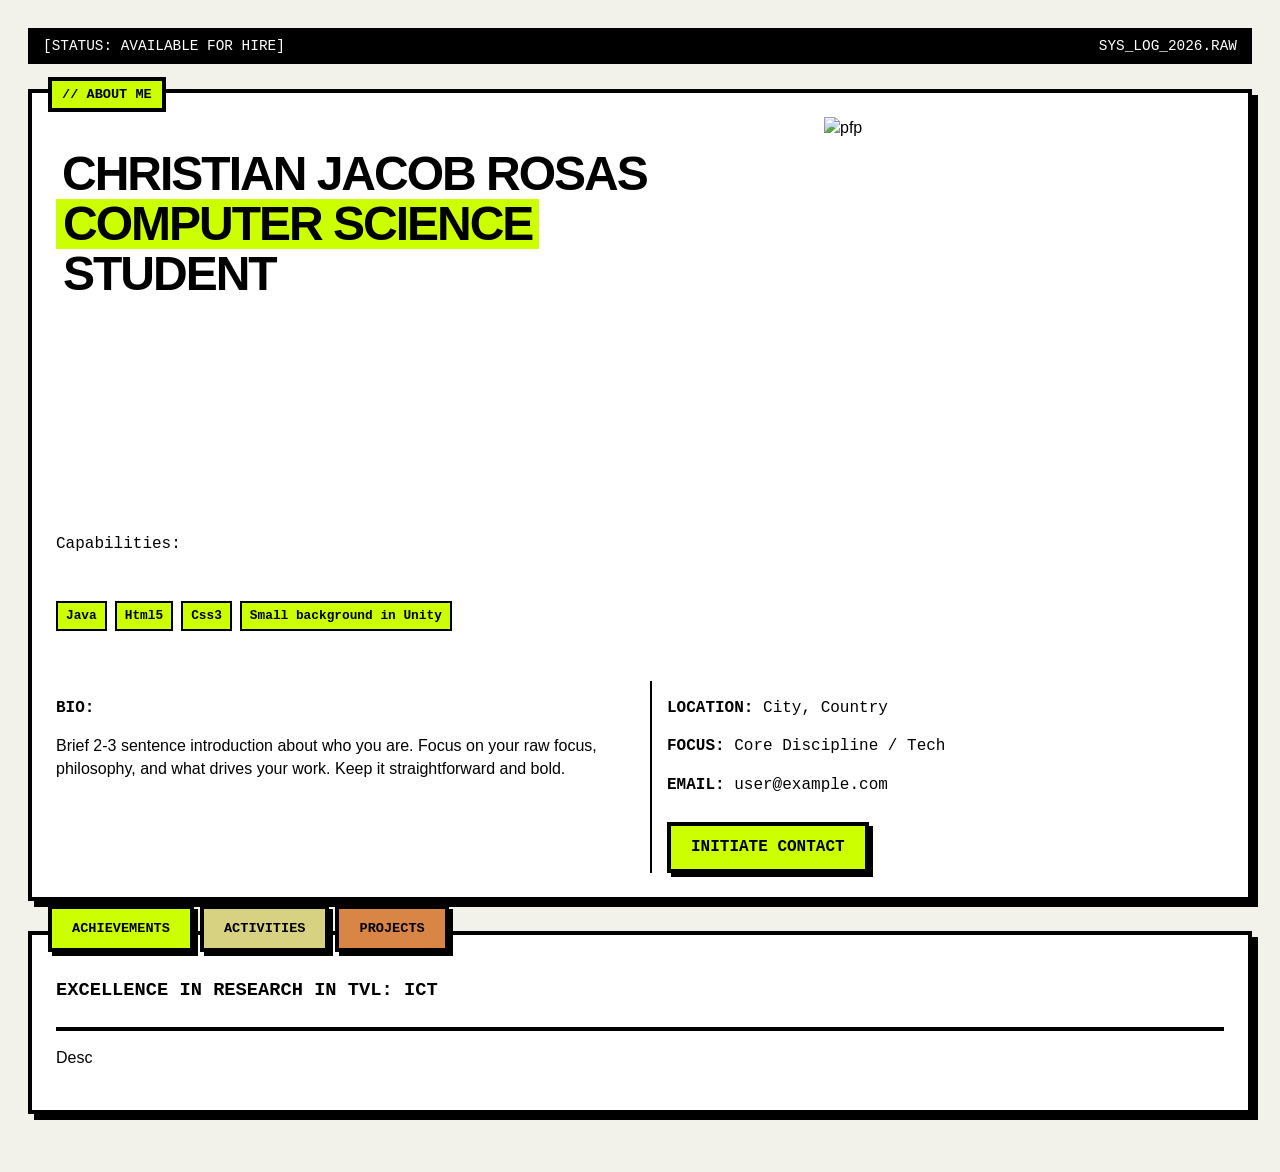
==== Activities/Portfolio/index.html @ 2b04a78c "Added initial portfolio website structure with CSS, JavaScript, and HTML files" ====
<!doctype html>
<html lang="en">
  <head>
    <meta charset="UTF-8" />
    <meta name="viewport" content="width=device-width, initial-scale=1.0" />
    <link rel="stylesheet" type="text/css" href="design.css" />
    <script src="functions.js" defer></script>
    <title>Portfolio</title>
  </head>
  <body>
    <div class="container">
      <div class="StatusBar">
        <span>[STATUS: AVAILABLE FOR HIRE]</span>
        <span>SYS_LOG_2026.RAW</span>
      </div>

      <header class="thebox">
        <span class="b-tag"> // ABOUT ME</span>
        <div class="grid-2" style="grid-template-columns: 2fr 1fr">
          <div>
            <h1>
              <span class="hero-text">CHRISTIAN JACOB ROSAS</span><br />
              <span
                class="hero-text hero-accent"
                style="background: var(--accent); padding: 0 5px"
                >computer science</span
              ><br />
              <span class="hero-text" style="padding: 0 5px">STUDENT</span>
            </h1>
          </div>

          <div>
            <img
              src="https://i.pinimg.com/736x/6b/c6/a6/6bc6a683f2ec0cca59f7aee131990f90.jpg"
              alt="pfp"
              height="400"
              width="400"
            />
          </div>
        </div>

        <p class="mono-text">Capabilities:</p>
        <div class="badge-list">
          <h6 class="badge">Java</h6>
          <h6 class="badge">Html5</h6>
          <h6 class="badge">Css3</h6>
          <h6 class="badge">Small background in Unity</h6>
        </div>

        <div style="margin-top: 20px" class="grid-2">
          <div>
            <p class="mono-text"><strong>BIO:</strong></p>
            <p>
              Brief 2-3 sentence introduction about who you are. Focus on your
              raw focus, philosophy, and what drives your work. Keep it
              straightforward and bold.
            </p>
          </div>
          <div
            class="mono-text"
            style="border-left: 2px solid var(--main); padding-left: 15px"
          >
            <p><strong>LOCATION:</strong> City, Country</p>
            <p><strong>FOCUS:</strong> Core Discipline / Tech</p>
            <p><strong>EMAIL:</strong> user@example.com</p>
            <a href="mailto:user@example.com" class="b-button"
              >INITIATE CONTACT</a
            >
          </div>
        </div>
      </header>
      <div class="content">
        <section class="theboxbody">
          <div class="bodyNav">
            <a class="b-button" data-target="Achievements" style="background-color: #ccff00;">Achievements</a>
            <a class="b-button" data-target="Activities" style="background-color:#d6d281;">Activities</a>
            <a class="b-button" data-target="Projects" style="background-color: #d98545;">Projects</a>
          </div>

          <!--for Achievement-->
          <div class="Panel active" id="Achievements">
            <div class="shelf">
              <div>
                <div class="shelfTitle">
                  <h3>Excellence in Research in TVL: ICT</h3>
                </div>
                <div class="shelfDesc">
                  <p>Desc</p>
                </div>
              </div>
            </div>
          </div>

          <!--for Activities-->
          <div class="Panel" id="Activities">
            <div class="shelf">
              <div>
                <a href="#" class="b-button"> Activity 1 </a>
              </div>
              <div>
                <p class="mono-text border">Desc here longer</p>
              </div>
            </div>
          </div>

          <!--for Projects-->
          <div class="Panel" id="Projects">
            <div>
              <div class="badge-list">
                <h3 class="mono-text"><strong>Portfolio</strong></h3>
                <p class="badge">Status : Ongoing</p>
              </div>
              <div>
                <p class="shelfDesc border mono-text">
                  context context
                </p>
              </div>
            </div>

          </div>
        </section>
      </div>
    </div>
  </body>
</html>
---- Activities/Portfolio/design.css ----
/*References*/

:root {
  --bg: #f2f2eb;
  --main: #000000;
  --accent: #ccff00; /* Neon Lime/Yellow */
  --accent2: #d6d281;
  --accent3: #d98545;
  --focused: #c7c40c;
  --white: #ffffff;
  --font-mono: "Courier New", Courier, monospace;
  --font-sans: Arial, Helvetica, sans-serif;
  --border: 4px solid var(--main);
  --shadow: 6px 6px 0px var(--main);
}

body {
  background-color: var(--bg);
  color: var(--main);
  font-family: var(--font-sans);
  padding: 20px;
  line-height: 1.4;
}

.StatusBar {
  background: var(--main);
  color: var(--white);
  font-family: var(--font-mono);
  padding: 8px 15px;
  font-size: 0.9rem;
  margin-bottom: 25px;
  display: flex;
  justify-content: space-between;
  align-items: center;
}

.thebox {
  background: var(--white);
  border: var(--border);
  box-shadow: var(--shadow);
  padding: 24px;
  margin-bottom: 30px;
  position: relative;
}

.theboxbody {
  display: flex;
  background: var(--white);
  border: var(--border);
  box-shadow: var(--shadow);
  padding: 24px;
  margin-bottom: 30px;
  position: relative;
}

.bodyNav {
  display: flex;
  flex-wrap: nowrap;
  gap: 6px;
  position: absolute;
  top: -30px;
  left: 16px;
  right: 16px;
}

.b-tag {
  background: var(--accent);
  border: var(--border);
  display: inline-block;
  font-family: var(--font-mono);
  font-weight: bold;
  font-size: 0.85rem;
  padding: 4px 10px;
  text-transform: uppercase;
  position: absolute;
  top: -16px;
  left: 16px;
}

.b-button {
  display: inline-block;
  background: var(--accent);
  border: var(--border);
  box-shadow: 4px 4px 0px var(--main);
  color: var(--main);
  font-family: var(--font-mono);
  font-weight: bold;
  text-decoration: none;
  padding: 10px 20px;
  margin-top: 10px;
  text-transform: uppercase;
  transition: all 0.1s ease;
}

.b-button:hover {
  transform: translate(-2px, -2px);
  box-shadow: 6px 6px 0px var(--main);
}

.b-button:focus {
  background-color: var(--focused);
}

.hero-text {
  display: inline-block;
  padding: 0 4px; /* Horizontal padding only */
  margin: 0; /* Prevents line gap expansion */
  border: 2px solid transparent; /* Prevents layout shift on hover */
  transition:
    transform 0.15s ease,
    box-shadow 0.15s ease,
    background-color 0.15s ease,
    border-color 0.15s ease;
  cursor: pointer;
}

/* Retains default highlight for computer science */
.hero-accent {
  background-color: var(--accent);
}

.hero-text:hover {
  transform: translate(-3px, -3px);
  box-shadow: 3px 3px 0px var(--main); /* Neo-brutalist drop shadow[cite: 1] */
  background-color: var(--accent);
  color: var(--main);
  border-color: var(--main);
}

.bodyNav .b-button {
  padding: clamp(4px, 1.5vw, 10px) clamp(8px, 3vw, 20px);
  font-size: clamp(0.65rem, 2.5vw, 0.85rem);
  margin-top: 0;
}

.grid-2 {
  display: grid;
  grid-template-columns: repeat(auto-fit, minmax(280px, 1fr));
  gap: 20px;
}

.grid-2 img {
  max-width: 100%;
  height: auto;
  display: block;
}

.border {
  margin-bottom: 10px;
  border-bottom: var(--border);
  padding-bottom: 5px;
}

.Panel {
  width: 100%;
  display: none;
}

.Panel.active {
  display: block;
}

.shelf {
  display: flex;
  flex-direction: column;
  flex-wrap: wrap;
  justify-content: flex-start;
  align-items: stretch;
  align-content: stretch;
  gap: 8px;
}

.shelf #Projects {
  display: flex;
  flex-direction: column;
  flex-wrap: wrap;
  justify-content: flex-start;
  align-items: stretch;
  align-content: stretch;
  gap: 8px;
}

.shelfDesc {
  grid-row-start: 2;
}

.shelfTitle {
  font-family: var(--font-mono);
  text-transform: uppercase;
  margin-bottom: 10px;
  border-bottom: var(--border);
  padding-bottom: 5px;
  min-width: 0;
}

.shelfTitle .h3 {
  overflow-wrap: break-word;
}

.badge {
  background: var(--accent);
  border: 2px solid var(--main);
  font-family: var(--font-mono);
  font-size: 0.8rem;
  font-weight: bold;
  padding: 4px 8px;
}

.badge-list {
  display: flex;
  flex-wrap: wrap;
  gap: 8px;
  margin-top: 15px;
}

#Achievements {
  visibility: visible;
}

#Activities {
  visibility: visible;
}

/*Font stuff*/
h1 {
  font-size: clamp(1.8rem, 4.5vw, 3rem);
  font-weight: 900;
  text-transform: uppercase;
  letter-spacing: -2px;
  line-height: 0.95;
}

.hoverAnim:hover {
  transform: translate(-2px, -2px);
}

.mono-text {
  font-family: var(--font-mono);
}

.ripple {
  position: fixed;
  border-radius: 50%;
  border: 3px solid var(--ripple-color, var(--accent));
  pointer-events: none;
  transform: translate(-50%, -50%) scale(0);
  opacity: 1;
  animation: ripple-pop 0.9s ease-out forwards;
  z-index: 9999;
}

@keyframes ripple-pop {
  0%   { transform: translate(-50%, -50%) scale(0);  opacity: 1; }
  60%  { transform: translate(-50%, -50%) scale(18); opacity: 1; }
  100% { transform: translate(-50%, -50%) scale(22); opacity: 0; }
}
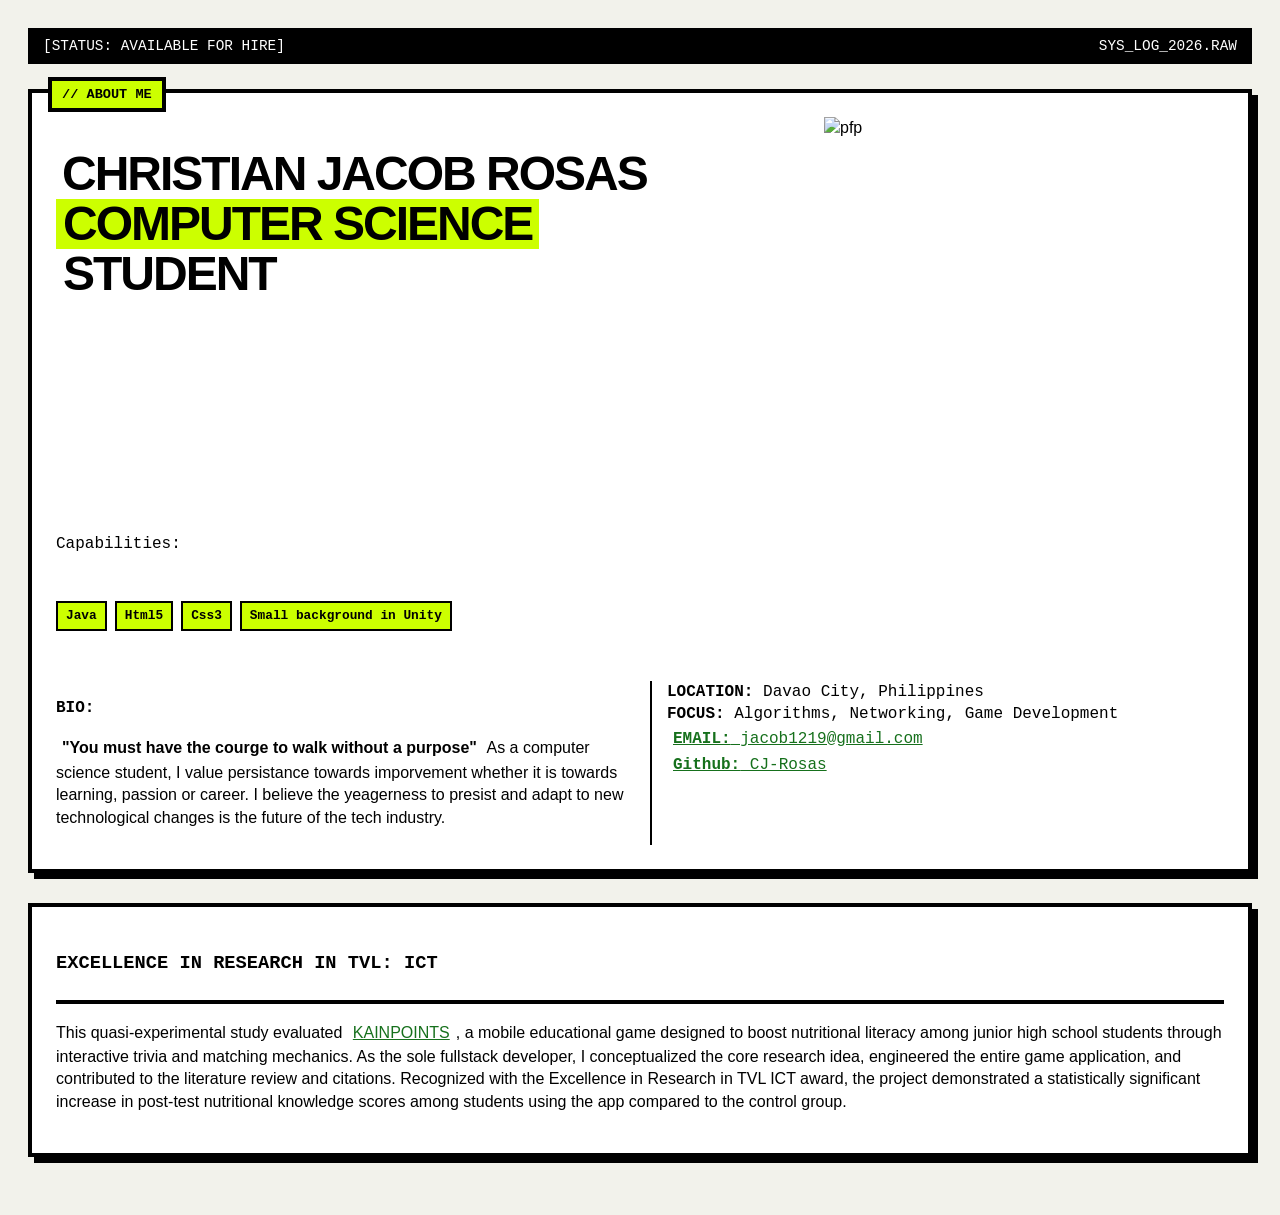
==== commit a523286d: "Added animations and update portfolio content, added several files to assets." ====
--- a/Activities/Portfolio/index.html
+++ b/Activities/Portfolio/index.html
@@ -14,9 +14,9 @@
         <span>SYS_LOG_2026.RAW</span>
       </div>
 
-      <header class="thebox">
+      <header class="thebox" id="start">
         <span class="b-tag"> // ABOUT ME</span>
-        <div class="grid-2" style="grid-template-columns: 2fr 1fr">
+        <div class="grid-2 intro-item" style="grid-template-columns: 2fr 1fr">
           <div>
             <h1>
               <span class="hero-text">CHRISTIAN JACOB ROSAS</span><br />
@@ -39,42 +39,75 @@
           </div>
         </div>
 
-        <p class="mono-text">Capabilities:</p>
-        <div class="badge-list">
-          <h6 class="badge">Java</h6>
-          <h6 class="badge">Html5</h6>
-          <h6 class="badge">Css3</h6>
-          <h6 class="badge">Small background in Unity</h6>
+        <div class="intro-item">
+          <p class="mono-text">Capabilities:</p>
+          <div class="badge-list intro-item">
+            <h6 class="badge">Java</h6>
+            <h6 class="badge">Html5</h6>
+            <h6 class="badge">Css3</h6>
+            <h6 class="badge">Small background in Unity</h6>
+          </div>
         </div>
 
         <div style="margin-top: 20px" class="grid-2">
-          <div>
+          <div class="intro-item">
             <p class="mono-text"><strong>BIO:</strong></p>
             <p>
-              Brief 2-3 sentence introduction about who you are. Focus on your
-              raw focus, philosophy, and what drives your work. Keep it
-              straightforward and bold.
+              <strong class="hero-text"
+                >"You must have the courge to walk without a purpose"</strong
+              >
+              As a computer science student, I value persistance towards
+              imporvement whether it is towards learning, passion or career. I
+              believe the yeagerness to presist and adapt to new technological
+              changes is the future of the tech industry.
             </p>
           </div>
           <div
-            class="mono-text"
+            class="mono-text intro-item"
             style="border-left: 2px solid var(--main); padding-left: 15px"
           >
-            <p><strong>LOCATION:</strong> City, Country</p>
-            <p><strong>FOCUS:</strong> Core Discipline / Tech</p>
-            <p><strong>EMAIL:</strong> user@example.com</p>
-            <a href="mailto:user@example.com" class="b-button"
-              >INITIATE CONTACT</a
+            <span><strong>LOCATION:</strong> Davao City, Philippines</span
+            ><br />
+            <span
+              ><strong>FOCUS:</strong> Algorithms, Networking, Game
+              Development</span
+            ><br />
+            <a
+              href="mailto:jacob1219@gmail.com"
+              style="color: #16701c"
+              class="hero-text"
+              ><strong>EMAIL:</strong> jacob1219@gmail.com</a
+            ><br />
+            <a
+              href="https://github.com/CJ-Rosas"
+              style="color: #16701c"
+              class="hero-text"
+              ><strong>Github:</strong> CJ-Rosas</a
             >
           </div>
         </div>
       </header>
       <div class="content">
-        <section class="theboxbody">
-          <div class="bodyNav">
-            <a class="b-button" data-target="Achievements" style="background-color: #ccff00;">Achievements</a>
-            <a class="b-button" data-target="Activities" style="background-color:#d6d281;">Activities</a>
-            <a class="b-button" data-target="Projects" style="background-color: #d98545;">Projects</a>
+        <section class="theboxbody intro-item">
+          <div class="bodyNav intro-item">
+            <a
+              class="b-button intro-item active"
+              data-target="Achievements"
+              style="background-color: #ccff00"
+              >Achievements</a
+            >
+            <a
+              class="b-button intro-item active"
+              data-target="Activities"
+              style="background-color: #d6d281"
+              >Activities</a
+            >
+            <a
+              class="b-button intro-item active"
+              data-target="Projects"
+              style="background-color: #d98545"
+              >Projects</a
+            >
           </div>
 
           <!--for Achievement-->
@@ -85,7 +118,25 @@
                   <h3>Excellence in Research in TVL: ICT</h3>
                 </div>
                 <div class="shelfDesc">
-                  <p>Desc</p>
+                  <p>
+                    This quasi-experimental study evaluated
+                    <a
+                      style="color: #16701c"
+                      class="hero-text"
+                      href="docs/KAINPOINTS_Research_Paper.pdf"
+                      target="_blank"
+                      >KAINPOINTS</a
+                    >, a mobile educational game designed to boost nutritional
+                    literacy among junior high school students through
+                    interactive trivia and matching mechanics. As the sole
+                    fullstack developer, I conceptualized the core research
+                    idea, engineered the entire game application, and
+                    contributed to the literature review and citations.
+                    Recognized with the Excellence in Research in TVL ICT award,
+                    the project demonstrated a statistically significant
+                    increase in post-test nutritional knowledge scores among
+                    students using the app compared to the control group.
+                  </p>
                 </div>
               </div>
             </div>
@@ -95,10 +146,36 @@
           <div class="Panel" id="Activities">
             <div class="shelf">
               <div>
-                <a href="#" class="b-button"> Activity 1 </a>
-              </div>
-              <div>
-                <p class="mono-text border">Desc here longer</p>
+                <a
+                  href="https://cj-rosas.github.io/Activities/fashion_blog.html"
+                  target="_blank"
+                  class="b-button"
+                >
+                  Fashion Blog
+                </a>
+              </div>
+              <div>
+                <p class="mono-text border">
+                  An class activity to make a fashion blog.
+                </p>
+              </div>
+            </div>
+
+            <div class="shelf">
+              <div>
+                <a
+                  href="https://cj-rosas.github.io/Activities/Wine%20festival/index.html"
+                  target="_blank"
+                  class="b-button"
+                >
+                  Wine Festival
+                </a>
+              </div>
+              <div>
+                <p class="mono-text border">
+                  An class activity to make a wine festival website that focuses
+                  on tables.
+                </p>
               </div>
             </div>
           </div>
@@ -107,16 +184,46 @@
           <div class="Panel" id="Projects">
             <div>
               <div class="badge-list">
-                <h3 class="mono-text"><strong>Portfolio</strong></h3>
-                <p class="badge">Status : Ongoing</p>
+                <h3 class="mono-text">
+                  <strong
+                    ><a href="#start" style="color: #16701c"
+                      >Portfolio Website</a
+                    ></strong
+                  >
+                </h3>
+                <p class="badge" style="background-color: #ccff00">
+                  Status : Completed
+                </p>
               </div>
               <div>
                 <p class="shelfDesc border mono-text">
-                  context context
-                </p>
-              </div>
-            </div>
-
+                  A responsive portfolio website showcasing my projects and
+                  skills.
+                </p>
+              </div>
+            </div>
+
+            <div>
+              <div class="badge-list">
+                <h3 class="mono-text">
+                  <strong
+                    ><a href="#" target="_blank" style="color: #16701c"
+                      >KAINPOINTS</a
+                    ></strong
+                  >
+                </h3>
+                <p class="badge" style="background-color: #ccff00">
+                  Status : Completed
+                </p>
+              </div>
+              <div>
+                <p class="shelfDesc border mono-text">
+                  A mobile educational game designed to boost nutritional
+                  literacy among junior high school students through interactive
+                  trivia and matching mechanics.
+                </p>
+              </div>
+            </div>
           </div>
         </section>
       </div>
--- a/Activities/Portfolio/design.css
+++ b/Activities/Portfolio/design.css
@@ -251,6 +251,26 @@
 
 @keyframes ripple-pop {
   0%   { transform: translate(-50%, -50%) scale(0);  opacity: 1; }
-  60%  { transform: translate(-50%, -50%) scale(18); opacity: 1; }
   100% { transform: translate(-50%, -50%) scale(22); opacity: 0; }
+}
+/* Fade/slide animation for About Me content, replays each time it enters view */
+.intro-item {
+opacity: 0;
+transform: translateY(18px);
+transition: opacity 0.5s ease, transform 0.5s ease;
+}
+
+.intro-item.in-view {
+opacity: 1;
+transform: translateY(0);
+}
+
+/* Small pop when a tab panel becomes active (transition only, no intro) */
+.Panel.active {
+animation: panel-pop 0.3s ease;
+}
+
+@keyframes panel-pop {
+0% { opacity: 0; transform: scale(0.96) translateY(6px); }
+100% { opacity: 1; transform: scale(1) translateY(0); }
 }
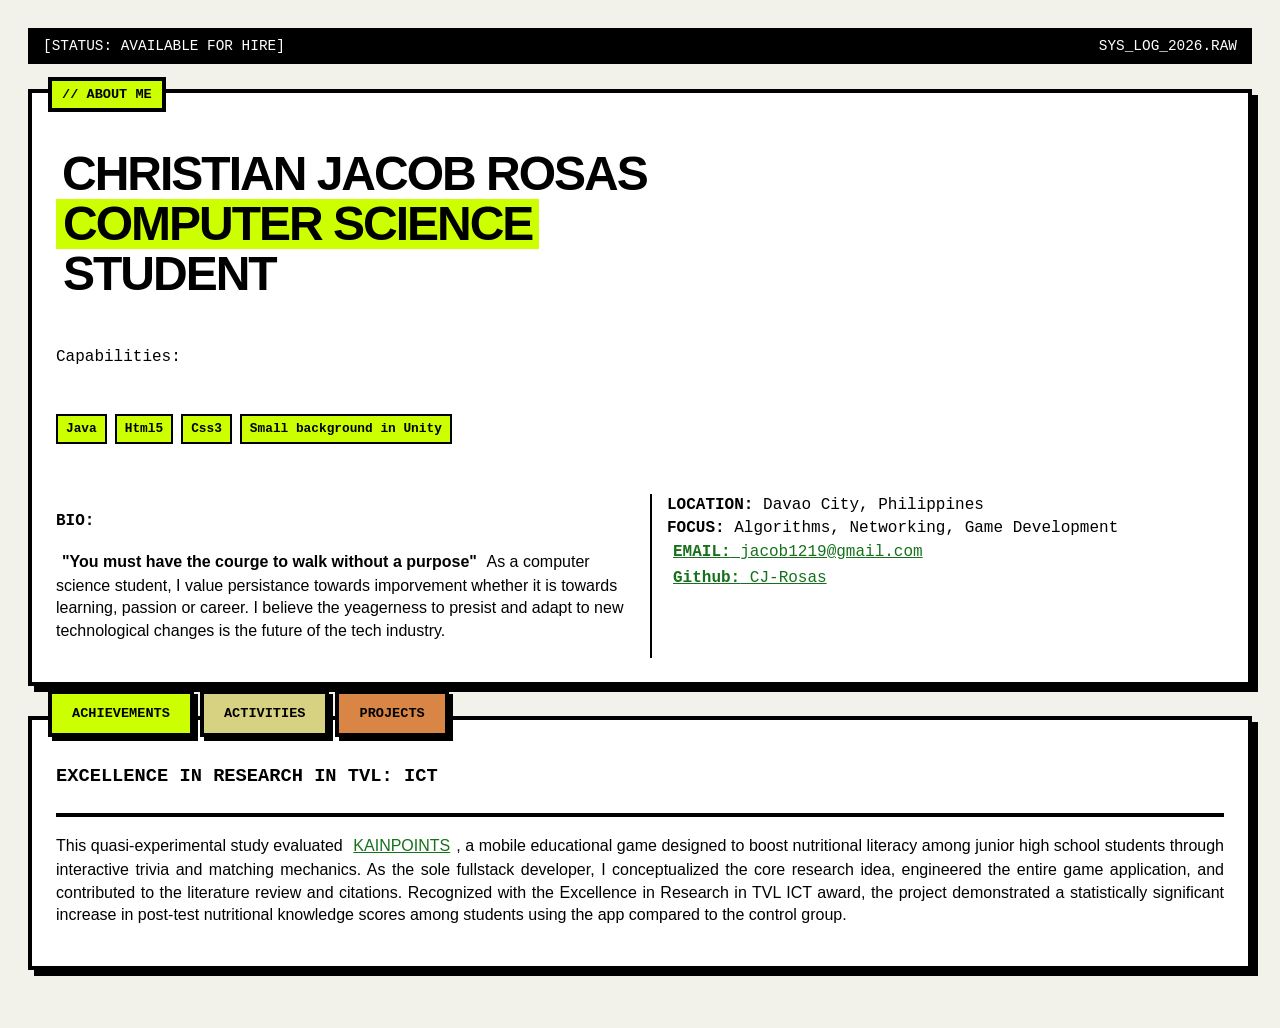
==== commit e030755b: "Add circular image styling and update image in portfolio" ====
--- a/Activities/Portfolio/index.html
+++ b/Activities/Portfolio/index.html
@@ -35,6 +35,7 @@
               alt="pfp"
               height="400"
               width="400"
+              class="circular-image"
             />
           </div>
         </div>
@@ -118,12 +119,12 @@
                   <h3>Excellence in Research in TVL: ICT</h3>
                 </div>
                 <div class="shelfDesc">
-                  <p>
+                  <p align="justify">
                     This quasi-experimental study evaluated
                     <a
                       style="color: #16701c"
                       class="hero-text"
-                      href="docs/KAINPOINTS_Research_Paper.pdf"
+                      href="https://cj-rosas.github.io/Assets%20folder/KAINPOINTS%20ENHANCING%20NUTRITIONAL%20KNOWLEDGE%20THROUGH%20GAMIFIED%20LEARNING%20APPLICATION.pdf"
                       target="_blank"
                       >KAINPOINTS</a
                     >, a mobile educational game designed to boost nutritional
@@ -207,7 +208,7 @@
               <div class="badge-list">
                 <h3 class="mono-text">
                   <strong
-                    ><a href="#" target="_blank" style="color: #16701c"
+                    ><a href="http://cj-rosas.github.io/Assets%20folder/KainPoints.apk" target="_blank" style="color: #16701c"
                       >KAINPOINTS</a
                     ></strong
                   >
--- a/Activities/Portfolio/design.css
+++ b/Activities/Portfolio/design.css
@@ -221,6 +221,14 @@
   visibility: visible;
 }
 
+.circular-image {
+  width: 200px;
+  height: 200px;
+  border-radius: 50%;
+  object-fit: cover; /* Prevents distortion if the image isn't natively square */
+}
+
+
 /*Font stuff*/
 h1 {
   font-size: clamp(1.8rem, 4.5vw, 3rem);
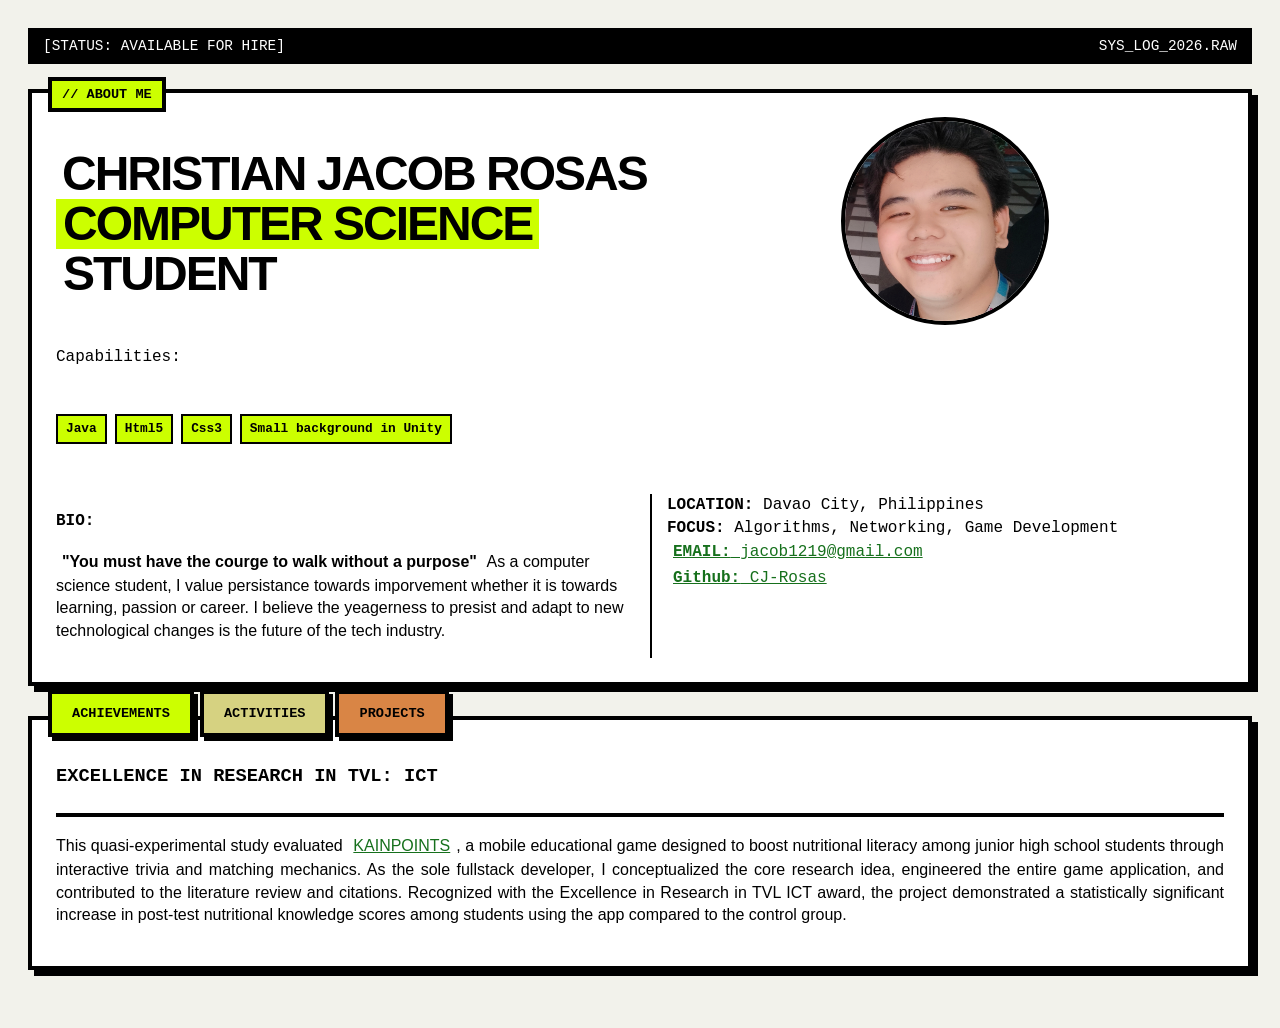
==== commit 06dd9dae: "Update circular image styling and replace profile picture source" ====
--- a/Activities/Portfolio/index.html
+++ b/Activities/Portfolio/index.html
@@ -31,7 +31,7 @@
 
           <div>
             <img
-              src="https://i.pinimg.com/736x/6b/c6/a6/6bc6a683f2ec0cca59f7aee131990f90.jpg"
+              src="https://cj-rosas.github.io/Assets%20folder/1000153623.jpg"
               alt="pfp"
               height="400"
               width="400"
--- a/Activities/Portfolio/design.css
+++ b/Activities/Portfolio/design.css
@@ -224,10 +224,12 @@
 .circular-image {
   width: 200px;
   height: 200px;
+  aspect-ratio: 1 / 1;
   border-radius: 50%;
   object-fit: cover; /* Prevents distortion if the image isn't natively square */
-}
-
+  border: var(--border);
+  display: block;
+}
 
 /*Font stuff*/
 h1 {
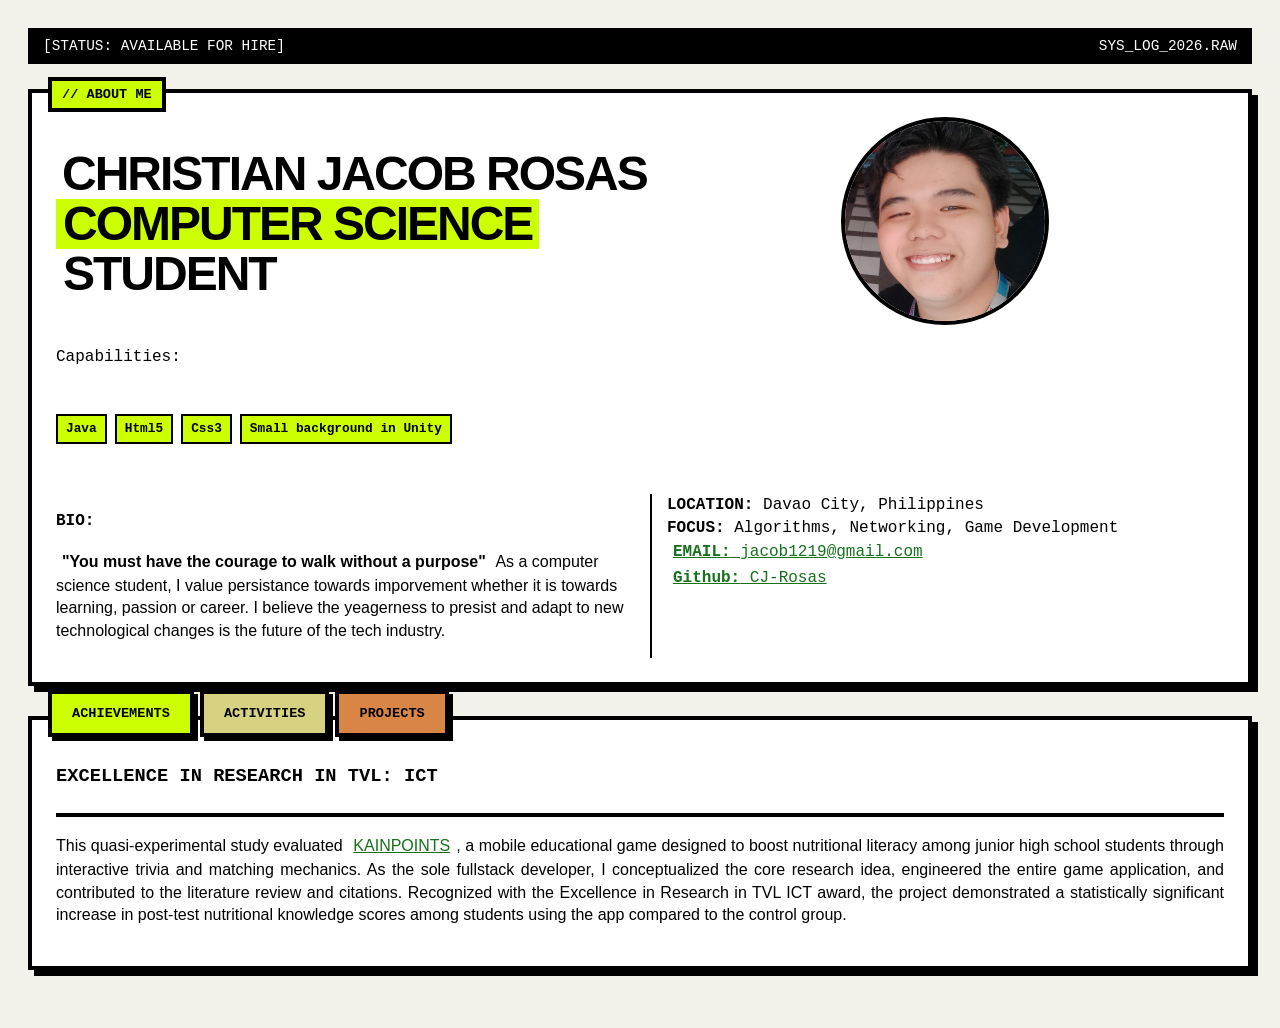
==== commit 28096f79: "Fix typo in bio section and update README with project details" ====
--- a/Activities/Portfolio/index.html
+++ b/Activities/Portfolio/index.html
@@ -55,7 +55,7 @@
             <p class="mono-text"><strong>BIO:</strong></p>
             <p>
               <strong class="hero-text"
-                >"You must have the courge to walk without a purpose"</strong
+                >"You must have the courage to walk without a purpose"</strong
               >
               As a computer science student, I value persistance towards
               imporvement whether it is towards learning, passion or career. I
@@ -92,19 +92,19 @@
         <section class="theboxbody intro-item">
           <div class="bodyNav intro-item">
             <a
-              class="b-button intro-item active"
+              class="b-button"
               data-target="Achievements"
               style="background-color: #ccff00"
               >Achievements</a
             >
             <a
-              class="b-button intro-item active"
+              class="b-button"
               data-target="Activities"
               style="background-color: #d6d281"
               >Activities</a
             >
             <a
-              class="b-button intro-item active"
+              class="b-button"
               data-target="Projects"
               style="background-color: #d98545"
               >Projects</a
@@ -179,6 +179,24 @@
                 </p>
               </div>
             </div>
+
+            <div class="shelf">
+              <div>
+                <a
+                  href="https://cj-rosas.github.io/Activities/Davie's%20%20Burger/main.html"
+                  target="_blank"
+                  class="b-button"
+                >
+                  Davie's Burger
+                </a>
+              </div>
+              <div>
+                <p class="mono-text border">
+                  An class activity to make a burger website that focuses on
+                  flexbox.
+                </p>
+              </div>
+            </div>
           </div>
 
           <!--for Projects-->
